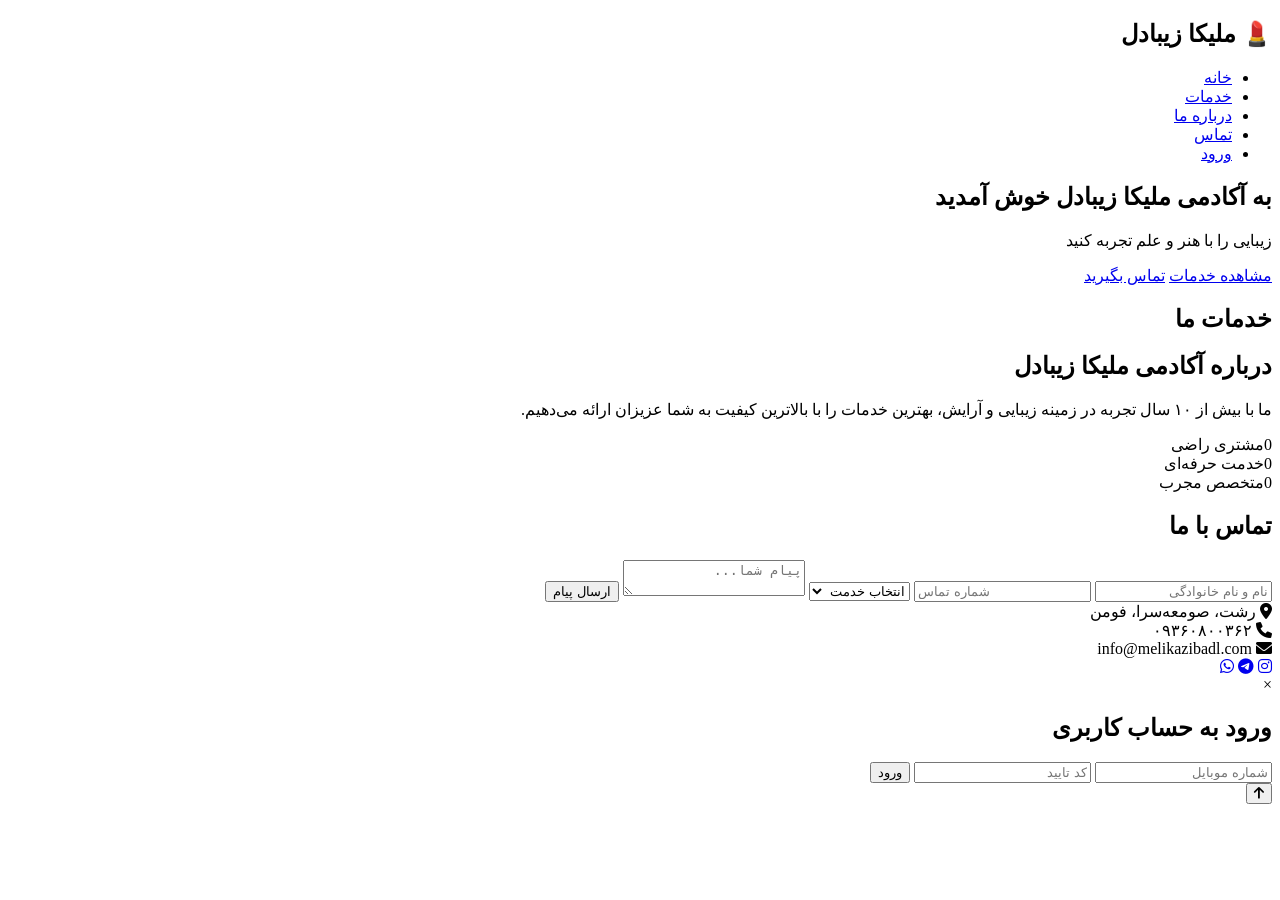
==== index.html @ 68549aa2 "index.html" ====
<!DOCTYPE html>
<html lang="fa" dir="rtl">
<head>
    <meta charset="UTF-8" />
    <meta name="viewport" content="width=device-width, initial-scale=1.0" />
    <title>آکادمی ملیکا زیبادل</title>
    <link rel="stylesheet" href="style.css" />
    <link rel="stylesheet" href="https://cdnjs.cloudflare.com/ajax/libs/font-awesome/6.0.0/css/all.min.css" />
</head>
<body>

    <header class="header">
        <nav class="navbar">
            <div class="logo">
                <h1>💄 ملیکا زیبادل</h1>
            </div>
            <ul class="nav-links">
                <li><a href="#home">خانه</a></li>
                <li><a href="#services">خدمات</a></li>
                <li><a href="#about">درباره ما</a></li>
                <li><a href="#contact">تماس</a></li>
                <li><a href="#" id="loginBtn" class="btn-login">ورود</a></li>
            </ul>
            <div class="hamburger">
                <span></span><span></span><span></span>
            </div>
        </nav>
    </header>

    <main>

        <section id="home" class="hero">
            <div class="hero-content">
                <h1 class="glow-text">به آکادمی ملیکا زیبادل خوش آمدید</h1>
                <p class="subtitle">زیبایی را با هنر و علم تجربه کنید</p>
                <div class="hero-buttons">
                    <a href="#services" class="btn-primary">مشاهده خدمات</a>
                    <a href="#contact" class="btn-secondary">تماس بگیرید</a>
                </div>
            </div>
            <div class="hero-image">
                <div class="floating-shapes">
                    <div class="shape shape1"></div>
                    <div class="shape shape2"></div>
                    <div class="shape shape3"></div>
                </div>
            </div>
        </section>

        <section id="services" class="services">
            <h2 class="section-title">خدمات ما</h2>
            <div class="services-grid" id="servicesGrid"></div>
        </section>

        <section id="about" class="about">
            <div class="about-content">
                <h2>درباره آکادمی ملیکا زیبادل</h2>
                <p>ما با بیش از ۱۰ سال تجربه در زمینه زیبایی و آرایش، بهترین خدمات را با بالاترین کیفیت به شما عزیزان ارائه می‌دهیم.</p>
                <div class="stats">
                    <div class="stat"><span class="number" data-count="1000">0</span><span class="label">مشتری راضی</span></div>
                    <div class="stat"><span class="number" data-count="50">0</span><span class="label">خدمت حرفه‌ای</span></div>
                    <div class="stat"><span class="number" data-count="25">0</span><span class="label">متخصص مجرب</span></div>
                </div>
            </div>
        </section>

        <section id="contact" class="contact">
            <h2>تماس با ما</h2>
            <div class="contact-container">
                <form class="contact-form">
                    <input type="text" placeholder="نام و نام خانوادگی" required />
                    <input type="tel" placeholder="شماره تماس" required />
                    <select required>
                        <option value="">انتخاب خدمت</option>
                        <option>آرایش عروس</option>
                        <option>آرایش مجالس</option>
                        <option>میکاپ روز</option>
                        <option>آموزش آرایش</option>
                    </select>
                    <textarea placeholder="پیام شما..."></textarea>
                    <button type="submit" class="btn-primary">ارسال پیام</button>
                </form>
                <div class="contact-info">
                    <div><i class="fas fa-map-marker-alt"></i> رشت، صومعه‌سرا، فومن</div>
                    <div><i class="fas fa-phone"></i> ۰۹۳۶۰۸۰۰۳۶۲</div>
                    <div><i class="fas fa-envelope"></i> info@melikazibadl.com</div>
                    <div class="social-links">
                        <a href="#"><i class="fab fa-instagram"></i></a>
                        <a href="#"><i class="fab fa-telegram"></i></a>
                        <a href="#"><i class="fab fa-whatsapp"></i></a>
                    </div>
                </div>
            </div>
        </section>

    </main>

    <div id="loginModal" class="modal">
        <div class="modal-content">
            <span class="close">&times;</span>
            <h2>ورود به حساب کاربری</h2>
            <form id="loginForm">
                <input type="text" placeholder="شماره موبایل" id="phoneInput" required />
                <input type="password" placeholder="کد تایید" id="codeInput" required />
                <button type="submit" class="btn-primary">ورود</button>
            </form>
            <div id="userInfo" style="display: none;">
                <h3>اطلاعات کاربر</h3>
                <p>شماره: <span id="userPhone"></span></p>
                <p>تعداد مراجعه: <span id="visitCount">0</span></p>
                <p>درصد تخفیف: <span id="discountPercent">0%</span></p>
            </div>
        </div>
    </div>

    <button id="backToTop" class="back-to-top"><i class="fas fa-arrow-up"></i></button>

    <script src="script.js"></script>
</body>
</html>
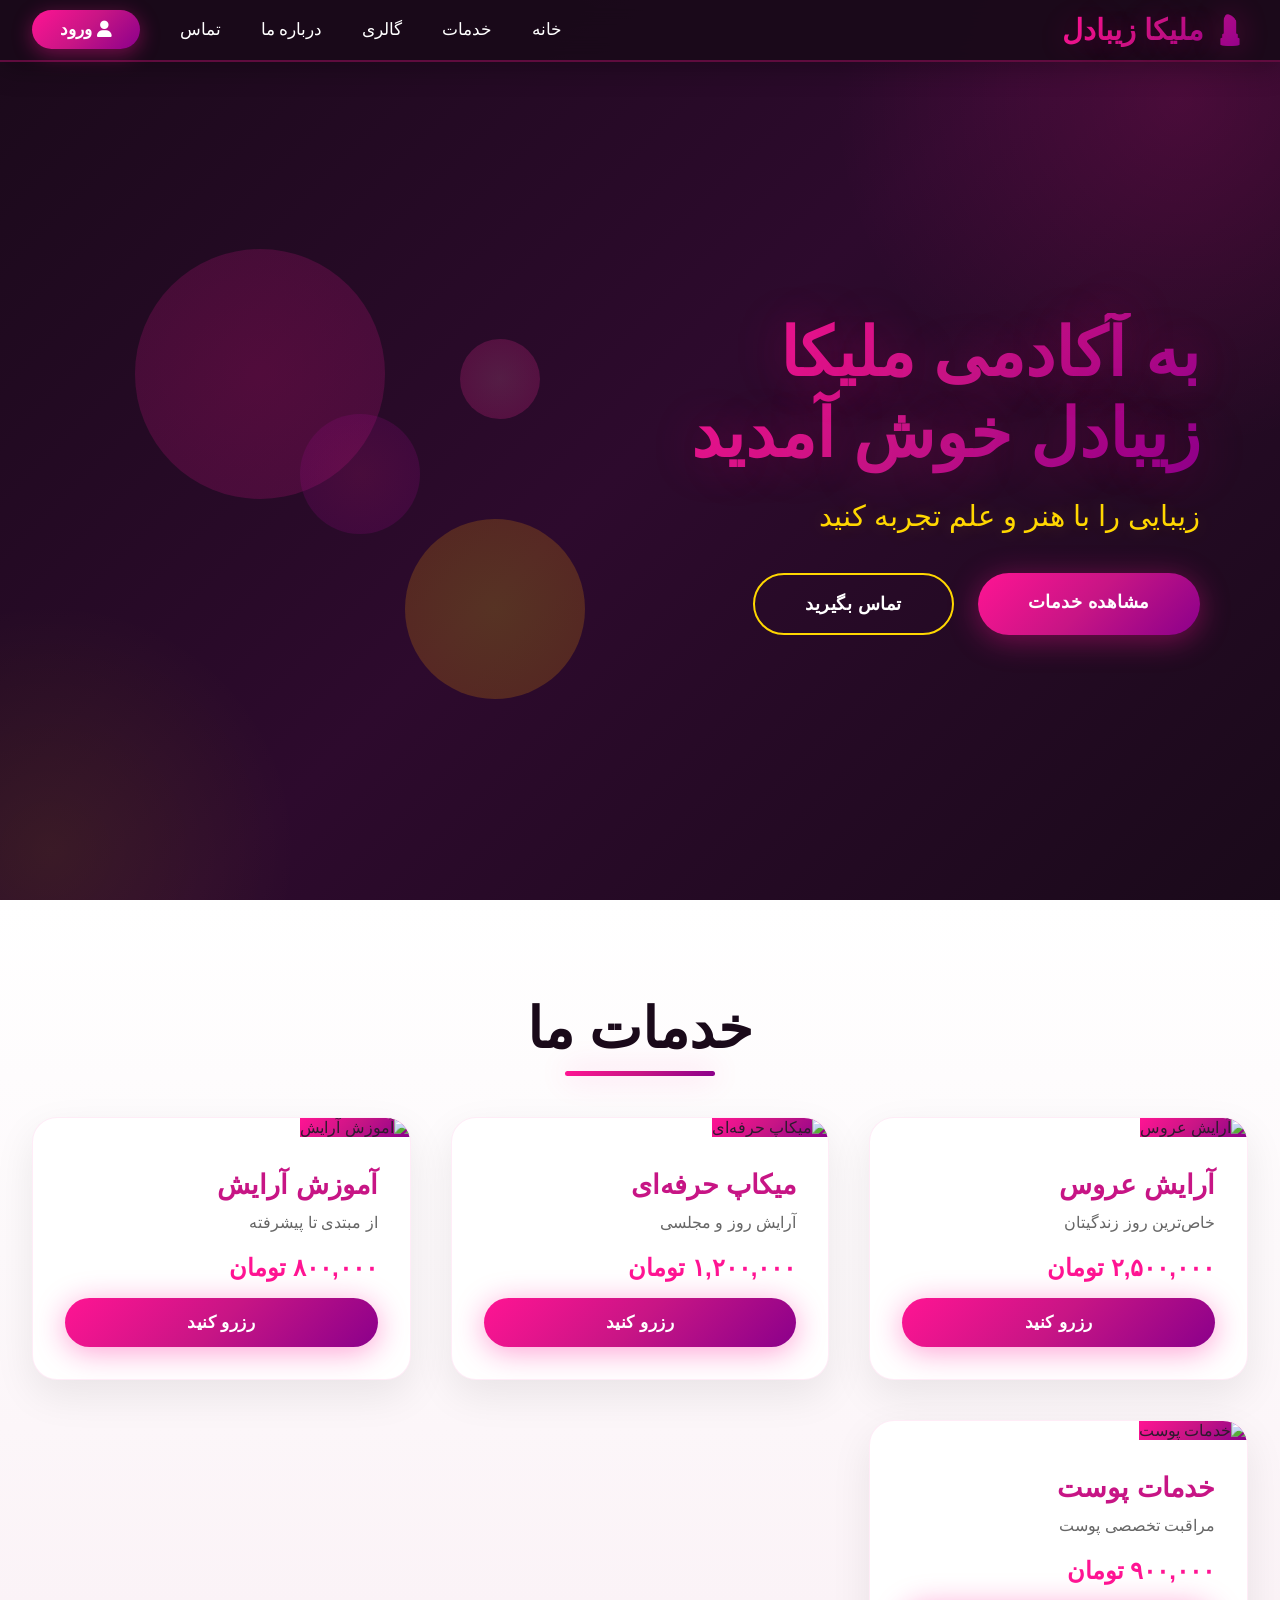
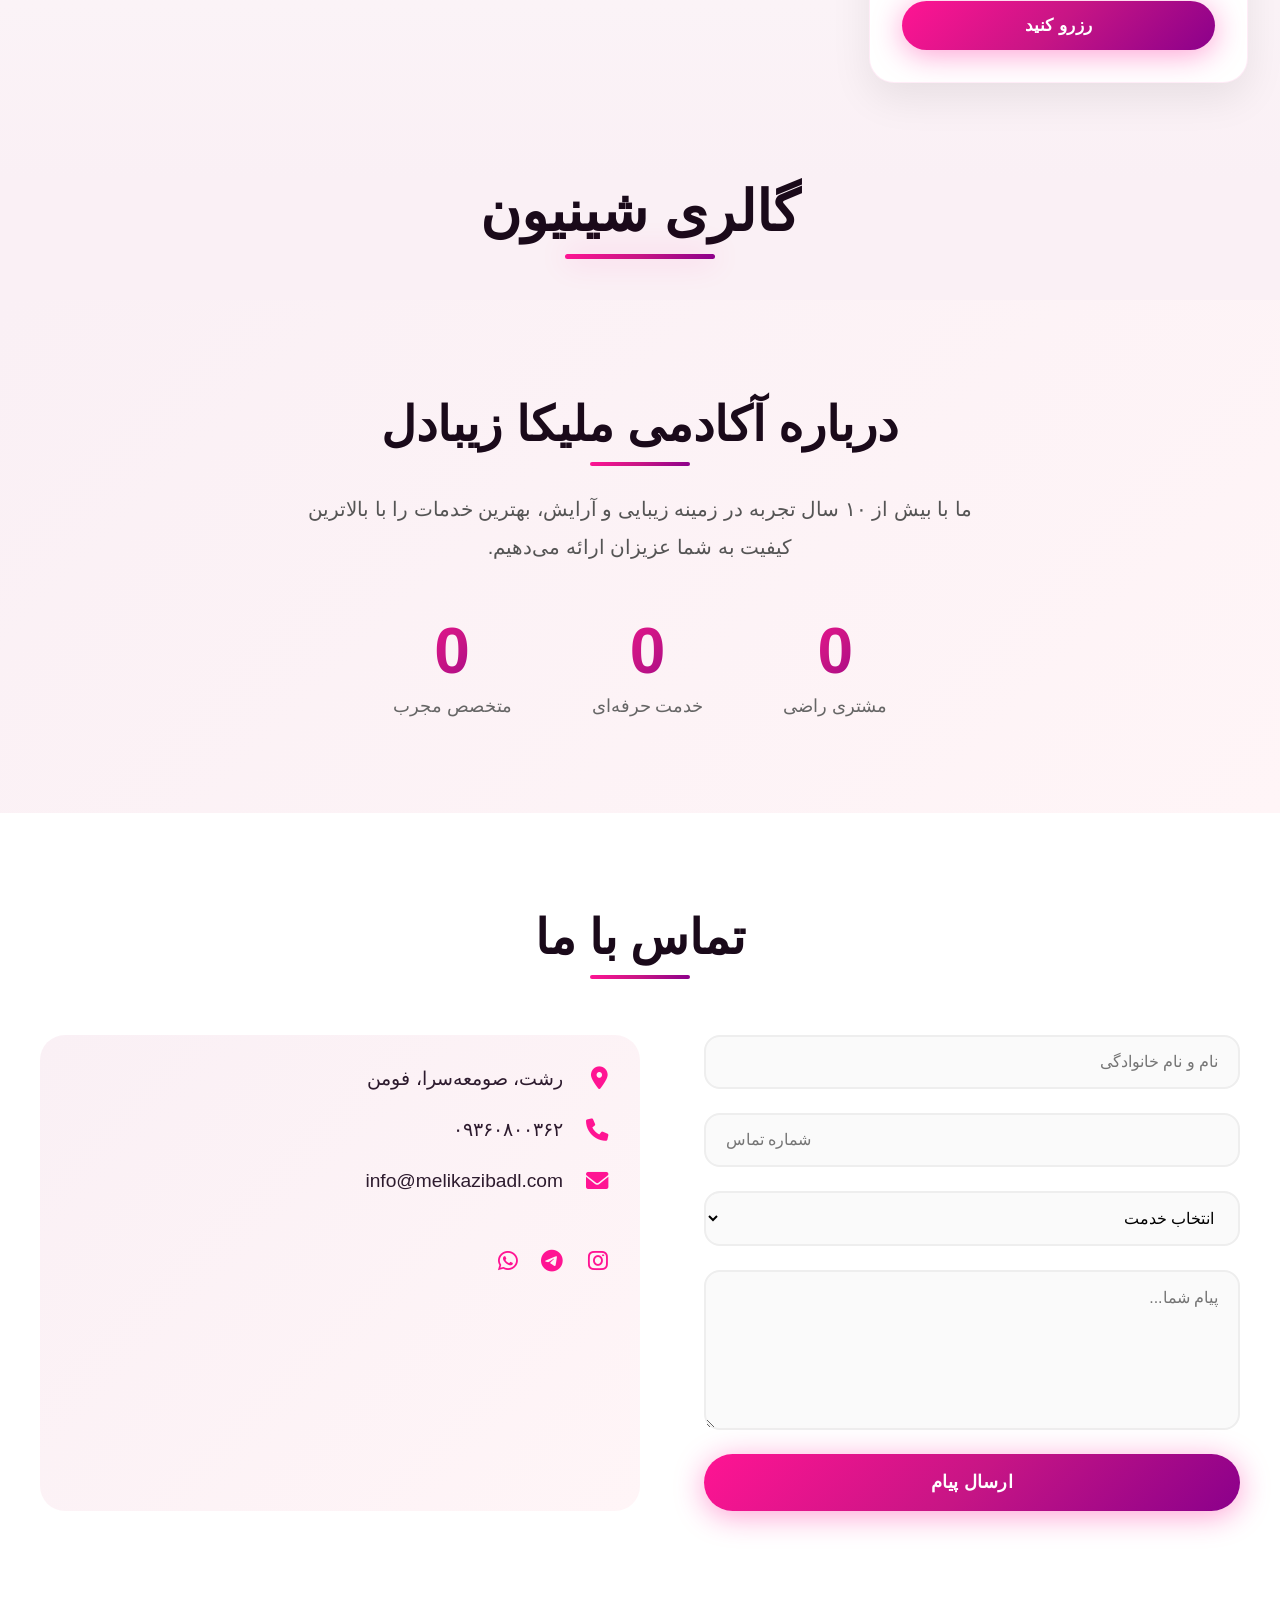
==== commit ccbd8653: "index.html" ====
--- a/index.html
+++ b/index.html
@@ -17,9 +17,10 @@
             <ul class="nav-links">
                 <li><a href="#home">خانه</a></li>
                 <li><a href="#services">خدمات</a></li>
+                <li><a href="#gallery">گالری</a></li>
                 <li><a href="#about">درباره ما</a></li>
                 <li><a href="#contact">تماس</a></li>
-                <li><a href="#" id="loginBtn" class="btn-login">ورود</a></li>
+                <li><a href="#" id="loginBtn" class="btn-login"><i class="fas fa-user"></i> ورود</a></li>
             </ul>
             <div class="hamburger">
                 <span></span><span></span><span></span>
@@ -28,7 +29,7 @@
     </header>
 
     <main>
-
+        <!-- صفحه اصلی -->
         <section id="home" class="hero">
             <div class="hero-content">
                 <h1 class="glow-text">به آکادمی ملیکا زیبادل خوش آمدید</h1>
@@ -43,15 +44,24 @@
                     <div class="shape shape1"></div>
                     <div class="shape shape2"></div>
                     <div class="shape shape3"></div>
+                    <div class="shape shape4"></div>
                 </div>
             </div>
         </section>
 
+        <!-- خدمات -->
         <section id="services" class="services">
             <h2 class="section-title">خدمات ما</h2>
             <div class="services-grid" id="servicesGrid"></div>
         </section>
 
+        <!-- گالری شینیون -->
+        <section id="gallery" class="gallery">
+            <h2 class="section-title">گالری شینیون</h2>
+            <div class="gallery-grid" id="galleryGrid"></div>
+        </section>
+
+        <!-- درباره ما -->
         <section id="about" class="about">
             <div class="about-content">
                 <h2>درباره آکادمی ملیکا زیبادل</h2>
@@ -64,20 +74,22 @@
             </div>
         </section>
 
+        <!-- تماس -->
         <section id="contact" class="contact">
             <h2>تماس با ما</h2>
             <div class="contact-container">
-                <form class="contact-form">
-                    <input type="text" placeholder="نام و نام خانوادگی" required />
-                    <input type="tel" placeholder="شماره تماس" required />
-                    <select required>
+                <form class="contact-form" id="contactForm">
+                    <input type="text" placeholder="نام و نام خانوادگی" id="fullName" required />
+                    <input type="tel" placeholder="شماره تماس" id="phoneNumber" required />
+                    <select id="serviceSelect" required>
                         <option value="">انتخاب خدمت</option>
-                        <option>آرایش عروس</option>
-                        <option>آرایش مجالس</option>
-                        <option>میکاپ روز</option>
-                        <option>آموزش آرایش</option>
+                        <option value="آرایش عروس">آرایش عروس</option>
+                        <option value="آرایش مجالس">آرایش مجالس</option>
+                        <option value="میکاپ روز">میکاپ روز</option>
+                        <option value="آموزش آرایش">آموزش آرایش</option>
+                        <option value="شینیون">شینیون</option>
                     </select>
-                    <textarea placeholder="پیام شما..."></textarea>
+                    <textarea placeholder="پیام شما..." id="messageText"></textarea>
                     <button type="submit" class="btn-primary">ارسال پیام</button>
                 </form>
                 <div class="contact-info">
@@ -92,16 +104,16 @@
                 </div>
             </div>
         </section>
-
     </main>
 
+    <!-- مودال ورود -->
     <div id="loginModal" class="modal">
         <div class="modal-content">
             <span class="close">&times;</span>
             <h2>ورود به حساب کاربری</h2>
             <form id="loginForm">
                 <input type="text" placeholder="شماره موبایل" id="phoneInput" required />
-                <input type="password" placeholder="کد تایید" id="codeInput" required />
+                <input type="password" placeholder="کد تایید (1234)" id="codeInput" required />
                 <button type="submit" class="btn-primary">ورود</button>
             </form>
             <div id="userInfo" style="display: none;">
@@ -113,6 +125,7 @@
         </div>
     </div>
 
+    <!-- دکمه بازگشت -->
     <button id="backToTop" class="back-to-top"><i class="fas fa-arrow-up"></i></button>
 
     <script src="script.js"></script>
--- a/style.css
+++ b/style.css
@@ -0,0 +1,787 @@
+* {
+    margin: 0;
+    padding: 0;
+    box-sizing: border-box;
+}
+
+@import url('https://fonts.googleapis.com/css2?family=Vazirmatn:wght@300;400;700;900&display=swap');
+
+:root {
+    --primary: #FF1493;
+    --secondary: #C71585;
+    --dark: #1a0a1a;
+    --gold: #FFD700;
+    --gradient: linear-gradient(135deg, #FF1493, #C71585, #8B008B);
+    --shadow: 0 15px 35px rgba(255, 20, 147, 0.3);
+}
+
+body {
+    font-family: 'Vazirmatn', sans-serif;
+    background: #faf0f5;
+    color: #2D1B2E;
+    scroll-behavior: smooth;
+}
+
+/* ===== اسکرول بار ===== */
+::-webkit-scrollbar {
+    width: 12px;
+}
+::-webkit-scrollbar-track {
+    background: #faf0f5;
+}
+::-webkit-scrollbar-thumb {
+    background: var(--gradient);
+    border-radius: 10px;
+}
+::-webkit-scrollbar-thumb:hover {
+    background: var(--secondary);
+}
+
+/* ===== هدر ===== */
+.header {
+    position: fixed;
+    top: 0;
+    width: 100%;
+    background: rgba(26, 10, 26, 0.95);
+    backdrop-filter: blur(15px);
+    z-index: 1000;
+    padding: 0.8rem 2rem;
+    box-shadow: 0 4px 30px rgba(0, 0, 0, 0.3);
+    border-bottom: 2px solid rgba(255, 20, 147, 0.3);
+}
+
+.navbar {
+    display: flex;
+    justify-content: space-between;
+    align-items: center;
+    max-width: 1400px;
+    margin: 0 auto;
+}
+
+.logo h1 {
+    font-size: 1.8rem;
+    font-weight: 900;
+    background: var(--gradient);
+    -webkit-background-clip: text;
+    -webkit-text-fill-color: transparent;
+    text-shadow: 0 0 30px rgba(255, 20, 147, 0.3);
+    animation: logoGlow 2s ease-in-out infinite alternate;
+}
+
+@keyframes logoGlow {
+    from { text-shadow: 0 0 20px rgba(255,20,147,0.3); }
+    to { text-shadow: 0 0 50px rgba(255,20,147,0.6); }
+}
+
+.nav-links {
+    display: flex;
+    list-style: none;
+    gap: 2.5rem;
+    align-items: center;
+}
+
+.nav-links a {
+    color: #fff;
+    text-decoration: none;
+    font-weight: 400;
+    transition: 0.3s;
+    position: relative;
+    font-size: 1.05rem;
+}
+
+.nav-links a::after {
+    content: '';
+    position: absolute;
+    bottom: -5px;
+    left: 0;
+    width: 0%;
+    height: 3px;
+    background: var(--gold);
+    transition: 0.3s;
+    border-radius: 3px;
+}
+
+.nav-links a:hover::after {
+    width: 100%;
+}
+
+.nav-links a:hover {
+    color: var(--gold);
+}
+
+.btn-login {
+    background: var(--gradient);
+    padding: 10px 28px;
+    border-radius: 30px;
+    font-weight: 700 !important;
+    box-shadow: 0 5px 20px rgba(255, 20, 147, 0.4);
+    transition: 0.3s;
+}
+
+.btn-login:hover {
+    transform: scale(1.08);
+    box-shadow: 0 8px 30px rgba(255, 20, 147, 0.6);
+}
+
+.btn-login::after {
+    display: none !important;
+}
+
+.hamburger {
+    display: none;
+    flex-direction: column;
+    cursor: pointer;
+}
+
+.hamburger span {
+    width: 30px;
+    height: 3px;
+    background: white;
+    margin: 4px 0;
+    transition: 0.3s;
+}
+
+/* ===== صفحه اصلی ===== */
+.hero {
+    min-height: 100vh;
+    display: flex;
+    align-items: center;
+    justify-content: space-between;
+    padding: 8rem 5rem 5rem;
+    background: linear-gradient(135deg, #1a0a1a, #2d0a2d, #1a0a1a);
+    position: relative;
+    overflow: hidden;
+}
+
+.hero::before {
+    content: '';
+    position: absolute;
+    width: 700px;
+    height: 700px;
+    background: radial-gradient(circle, rgba(255, 20, 147, 0.15), transparent 70%);
+    top: -250px;
+    right: -250px;
+    border-radius: 50%;
+    animation: pulse 6s ease-in-out infinite;
+}
+
+.hero::after {
+    content: '';
+    position: absolute;
+    width: 500px;
+    height: 500px;
+    background: radial-gradient(circle, rgba(255, 215, 0, 0.08), transparent 70%);
+    bottom: -200px;
+    left: -200px;
+    border-radius: 50%;
+    animation: pulse 8s ease-in-out infinite reverse;
+}
+
+@keyframes pulse {
+    0%, 100% { transform: scale(1); opacity: 0.5; }
+    50% { transform: scale(1.3); opacity: 1; }
+}
+
+.hero-content {
+    flex: 1;
+    z-index: 2;
+}
+
+.glow-text {
+    font-size: 4.2rem;
+    font-weight: 900;
+    background: var(--gradient);
+    -webkit-background-clip: text;
+    -webkit-text-fill-color: transparent;
+    text-shadow: 0 0 50px rgba(255, 20, 147, 0.3);
+    animation: glow 2.5s ease-in-out infinite alternate;
+    line-height: 1.2;
+}
+
+@keyframes glow {
+    from { text-shadow: 0 0 30px rgba(255,20,147,0.3); }
+    to { text-shadow: 0 0 80px rgba(255,20,147,0.7), 0 0 120px rgba(255,215,0,0.2); }
+}
+
+.subtitle {
+    font-size: 1.8rem;
+    color: var(--gold);
+    margin: 1.5rem 0 2.5rem;
+    font-weight: 300;
+    text-shadow: 0 0 20px rgba(255, 215, 0, 0.2);
+}
+
+.hero-buttons {
+    display: flex;
+    gap: 1.5rem;
+}
+
+.btn-primary, .btn-secondary {
+    padding: 18px 50px;
+    border-radius: 50px;
+    text-decoration: none;
+    font-weight: 700;
+    transition: 0.3s;
+    font-size: 1.15rem;
+    letter-spacing: 0.5px;
+}
+
+.btn-primary {
+    background: var(--gradient);
+    color: white;
+    box-shadow: 0 5px 30px rgba(255, 20, 147, 0.4);
+}
+
+.btn-primary:hover {
+    transform: translateY(-5px) scale(1.02);
+    box-shadow: 0 10px 50px rgba(255, 20, 147, 0.6);
+}
+
+.btn-secondary {
+    background: transparent;
+    color: white;
+    border: 2px solid var(--gold);
+}
+
+.btn-secondary:hover {
+    background: var(--gold);
+    color: var(--dark);
+    transform: translateY(-5px);
+    box-shadow: 0 10px 40px rgba(255, 215, 0, 0.3);
+}
+
+.hero-image {
+    flex: 1;
+    display: flex;
+    justify-content: center;
+    align-items: center;
+    position: relative;
+    z-index: 2;
+}
+
+.floating-shapes {
+    position: relative;
+    width: 450px;
+    height: 450px;
+}
+
+.shape {
+    position: absolute;
+    border-radius: 50%;
+    background: var(--gradient);
+    opacity: 0.2;
+    animation: float 8s ease-in-out infinite;
+}
+
+.shape1 {
+    width: 250px;
+    height: 250px;
+    top: 0;
+    left: 0;
+    animation-delay: 0s;
+    background: radial-gradient(circle, #FF1493, #C71585);
+}
+
+.shape2 {
+    width: 180px;
+    height: 180px;
+    bottom: 0;
+    right: 0;
+    background: radial-gradient(circle, #FFD700, #FF8C00);
+    animation-delay: 2.5s;
+}
+
+.shape3 {
+    width: 120px;
+    height: 120px;
+    top: 50%;
+    left: 50%;
+    transform: translate(-50%, -50%);
+    background: radial-gradient(circle, #C71585, #8B008B);
+    animation-delay: 5s;
+}
+
+.shape4 {
+    width: 80px;
+    height: 80px;
+    top: 20%;
+    right: 10%;
+    background: radial-gradient(circle, #FF69B4, #FF1493);
+    animation-delay: 1.5s;
+}
+
+@keyframes float {
+    0%, 100% { transform: translateY(0) rotate(0deg) scale(1); }
+    25% { transform: translateY(-40px) rotate(90deg) scale(1.05); }
+    50% { transform: translateY(20px) rotate(180deg) scale(0.95); }
+    75% { transform: translateY(-20px) rotate(270deg) scale(1.02); }
+}
+
+/* ===== خدمات ===== */
+.services {
+    padding: 6rem 2rem;
+    background: linear-gradient(180deg, #ffffff, #faf0f5);
+}
+
+.section-title {
+    text-align: center;
+    font-size: 3.5rem;
+    margin-bottom: 3.5rem;
+    position: relative;
+    font-weight: 900;
+    color: var(--dark);
+}
+
+.section-title::after {
+    content: '';
+    position: absolute;
+    bottom: -15px;
+    left: 50%;
+    transform: translateX(-50%);
+    width: 150px;
+    height: 5px;
+    background: var(--gradient);
+    border-radius: 5px;
+    box-shadow: 0 0 30px rgba(255, 20, 147, 0.3);
+}
+
+.services-grid {
+    display: grid;
+    grid-template-columns: repeat(auto-fit, minmax(300px, 1fr));
+    gap: 2.5rem;
+    max-width: 1400px;
+    margin: 0 auto;
+}
+
+.service-card {
+    background: white;
+    border-radius: 25px;
+    overflow: hidden;
+    box-shadow: 0 15px 40px rgba(0, 0, 0, 0.08);
+    transition: 0.5s cubic-bezier(0.4, 0, 0.2, 1);
+    cursor: pointer;
+    border: 1px solid rgba(255, 20, 147, 0.08);
+}
+
+.service-card:hover {
+    transform: translateY(-20px) scale(1.02);
+    box-shadow: 0 30px 70px rgba(255, 20, 147, 0.15);
+    border-color: rgba(255, 20, 147, 0.2);
+}
+
+.service-card img {
+    width: 100%;
+    height: 240px;
+    object-fit: cover;
+    background: var(--gradient);
+}
+
+.service-card .content {
+    padding: 2rem;
+}
+
+.service-card h3 {
+    font-size: 1.7rem;
+    color: var(--secondary);
+    margin-bottom: 0.5rem;
+}
+
+.service-card p {
+    color: #666;
+    line-height: 1.8;
+    margin-bottom: 1rem;
+}
+
+.service-card .price {
+    font-size: 1.5rem;
+    font-weight: 700;
+    color: var(--primary);
+    display: block;
+    margin: 0.5rem 0 1rem;
+}
+
+.service-card .btn-primary {
+    width: 100%;
+    text-align: center;
+    display: inline-block;
+    padding: 14px;
+    font-size: 1.05rem;
+    border: none;
+    cursor: pointer;
+}
+
+/* ===== درباره ما ===== */
+.about {
+    padding: 6rem 2rem;
+    background: linear-gradient(135deg, #faf0f5, #fff5f7);
+}
+
+.about-content {
+    max-width: 1200px;
+    margin: 0 auto;
+    text-align: center;
+}
+
+.about-content h2 {
+    font-size: 3rem;
+    color: var(--dark);
+    margin-bottom: 1.5rem;
+    position: relative;
+}
+
+.about-content h2::after {
+    content: '';
+    display: block;
+    width: 100px;
+    height: 4px;
+    background: var(--gradient);
+    margin: 10px auto 0;
+    border-radius: 4px;
+}
+
+.about-content p {
+    font-size: 1.25rem;
+    color: #555;
+    max-width: 700px;
+    margin: 1.5rem auto 2rem;
+    line-height: 1.9;
+}
+
+.stats {
+    display: flex;
+    justify-content: center;
+    gap: 5rem;
+    margin-top: 3rem;
+}
+
+.stat .number {
+    font-size: 4rem;
+    font-weight: 900;
+    background: var(--gradient);
+    -webkit-background-clip: text;
+    -webkit-text-fill-color: transparent;
+    display: block;
+}
+
+.stat .label {
+    display: block;
+    margin-top: 0.5rem;
+    color: #666;
+    font-size: 1.1rem;
+    font-weight: 500;
+}
+
+/* ===== تماس ===== */
+.contact {
+    padding: 6rem 2rem;
+    background: white;
+}
+
+.contact h2 {
+    text-align: center;
+    font-size: 3rem;
+    margin-bottom: 3.5rem;
+    color: var(--dark);
+    position: relative;
+}
+
+.contact h2::after {
+    content: '';
+    display: block;
+    width: 100px;
+    height: 4px;
+    background: var(--gradient);
+    margin: 10px auto 0;
+    border-radius: 4px;
+}
+
+.contact-container {
+    display: flex;
+    gap: 4rem;
+    max-width: 1200px;
+    margin: 0 auto;
+    flex-wrap: wrap;
+}
+
+.contact-form {
+    flex: 1;
+    display: flex;
+    flex-direction: column;
+    gap: 1.5rem;
+    min-width: 300px;
+}
+
+.contact-form input,
+.contact-form select,
+.contact-form textarea {
+    padding: 16px 20px;
+    border: 2px solid #eee;
+    border-radius: 16px;
+    font-size: 1rem;
+    font-family: inherit;
+    transition: 0.3s;
+    background: #fafafa;
+}
+
+.contact-form input:focus,
+.contact-form select:focus,
+.contact-form textarea:focus {
+    border-color: var(--primary);
+    outline: none;
+    box-shadow: 0 0 0 5px rgba(255, 20, 147, 0.08);
+    background: white;
+}
+
+.contact-form textarea {
+    min-height: 160px;
+    resize: vertical;
+}
+
+.contact-form .btn-primary {
+    border: none;
+    cursor: pointer;
+    padding: 18px;
+    font-size: 1.1rem;
+}
+
+.contact-info {
+    flex: 1;
+    display: flex;
+    flex-direction: column;
+    gap: 1.8rem;
+    font-size: 1.2rem;
+    min-width: 250px;
+    padding: 2rem;
+    background: linear-gradient(135deg, #faf0f5, #fff5f7);
+    border-radius: 25px;
+}
+
+.contact-info i {
+    color: var(--primary);
+    width: 35px;
+    font-size: 1.4rem;
+}
+
+.contact-info div {
+    display: flex;
+    align-items: center;
+    gap: 10px;
+}
+
+.social-links {
+    display: flex;
+    gap: 2rem;
+    margin-top: 1rem;
+}
+
+.social-links a {
+    color: var(--dark);
+    font-size: 2.2rem;
+    transition: 0.3s;
+}
+
+.social-links a:hover {
+    color: var(--primary);
+    transform: scale(1.2) rotate(-5deg);
+}
+
+/* ===== مودال ===== */
+.modal {
+    display: none;
+    position: fixed;
+    z-index: 2000;
+    left: 0;
+    top: 0;
+    width: 100%;
+    height: 100%;
+    background: rgba(0, 0, 0, 0.7);
+    backdrop-filter: blur(10px);
+    animation: fadeIn 0.3s ease;
+}
+
+@keyframes fadeIn {
+    from { opacity: 0; transform: scale(0.9); }
+    to { opacity: 1; transform: scale(1); }
+}
+
+.modal-content {
+    background: white;
+    margin: 5% auto;
+    padding: 3rem;
+    width: 90%;
+    max-width: 500px;
+    border-radius: 30px;
+    position: relative;
+    box-shadow: 0 30px 80px rgba(0, 0, 0, 0.4);
+}
+
+.close {
+    position: absolute;
+    top: 15px;
+    right: 25px;
+    font-size: 2.5rem;
+    cursor: pointer;
+    transition: 0.3s;
+    color: #999;
+}
+
+.close:hover {
+    color: var(--primary);
+    transform: rotate(90deg);
+}
+
+.modal-content h2 {
+    color: var(--dark);
+    margin-bottom: 1.5rem;
+    text-align: center;
+}
+
+.modal-content form {
+    display: flex;
+    flex-direction: column;
+    gap: 1.2rem;
+}
+
+.modal-content input {
+    padding: 16px;
+    border: 2px solid #ddd;
+    border-radius: 14px;
+    font-size: 1rem;
+    transition: 0.3s;
+}
+
+.modal-content input:focus {
+    border-color: var(--primary);
+    outline: none;
+    box-shadow: 0 0 0 4px rgba(255, 20, 147, 0.1);
+}
+
+.modal-content .btn-primary {
+    border: none;
+    cursor: pointer;
+    padding: 16px;
+    font-size: 1.1rem;
+}
+
+#userInfo {
+    margin-top: 1.5rem;
+    padding: 1.5rem;
+    background: #faf0f5;
+    border-radius: 15px;
+    text-align: center;
+}
+
+#userInfo h3 {
+    color: var(--secondary);
+    margin-bottom: 1rem;
+}
+
+#userInfo p {
+    margin: 0.5rem 0;
+    font-size: 1.05rem;
+}
+
+/* ===== دکمه بازگشت ===== */
+.back-to-top {
+    position: fixed;
+    bottom: 30px;
+    right: 30px;
+    background: var(--gradient);
+    color: white;
+    border: none;
+    width: 58px;
+    height: 58px;
+    border-radius: 50%;
+    font-size: 1.7rem;
+    cursor: pointer;
+    display: none;
+    box-shadow: 0 8px 30px rgba(255, 20, 147, 0.4);
+    transition: 0.3s;
+    z-index: 999;
+}
+
+.back-to-top:hover {
+    transform: translateY(-6px) scale(1.05);
+    box-shadow: 0 12px 40px rgba(255, 20, 147, 0.6);
+}
+
+/* ===== ریسپانسیو ===== */
+@media (max-width: 992px) {
+    .hero {
+        flex-direction: column;
+        text-align: center;
+        padding: 7rem 1.5rem 3rem;
+    }
+    
+    .glow-text {
+        font-size: 2.8rem;
+    }
+    
+    .subtitle {
+        font-size: 1.4rem;
+    }
+    
+    .hero-buttons {
+        justify-content: center;
+        flex-wrap: wrap;
+    }
+    
+    .floating-shapes {
+        width: 300px;
+        height: 300px;
+    }
+    
+    .shape1 { width: 160px; height: 160px; }
+    .shape2 { width: 120px; height: 120px; }
+    .shape3 { width: 80px; height: 80px; }
+    .shape4 { width: 60px; height: 60px; }
+    
+    .stats {
+        flex-direction: column;
+        gap: 2rem;
+    }
+    
+    .contact-container {
+        flex-direction: column;
+    }
+}
+
+@media (max-width: 768px) {
+    .nav-links {
+        display: none;
+        flex-direction: column;
+        position: absolute;
+        top: 70px;
+        left: 0;
+        width: 100%;
+        background: rgba(26, 10, 26, 0.98);
+        padding: 2rem;
+        gap: 1.5rem;
+        text-align: center;
+    }
+    
+    .nav-links.active {
+        display: flex;
+    }
+    
+    .hamburger {
+        display: flex;
+    }
+    
+    .services-grid {
+        grid-template-columns: 1fr;
+    }
+    
+    .glow-text {
+        font-size: 2.2rem;
+    }
+    
+    .section-title {
+        font-size: 2.5rem;
+    }
+    
+    .modal-content {
+        padding: 2rem;
+        margin: 10% auto;
+    }
+}
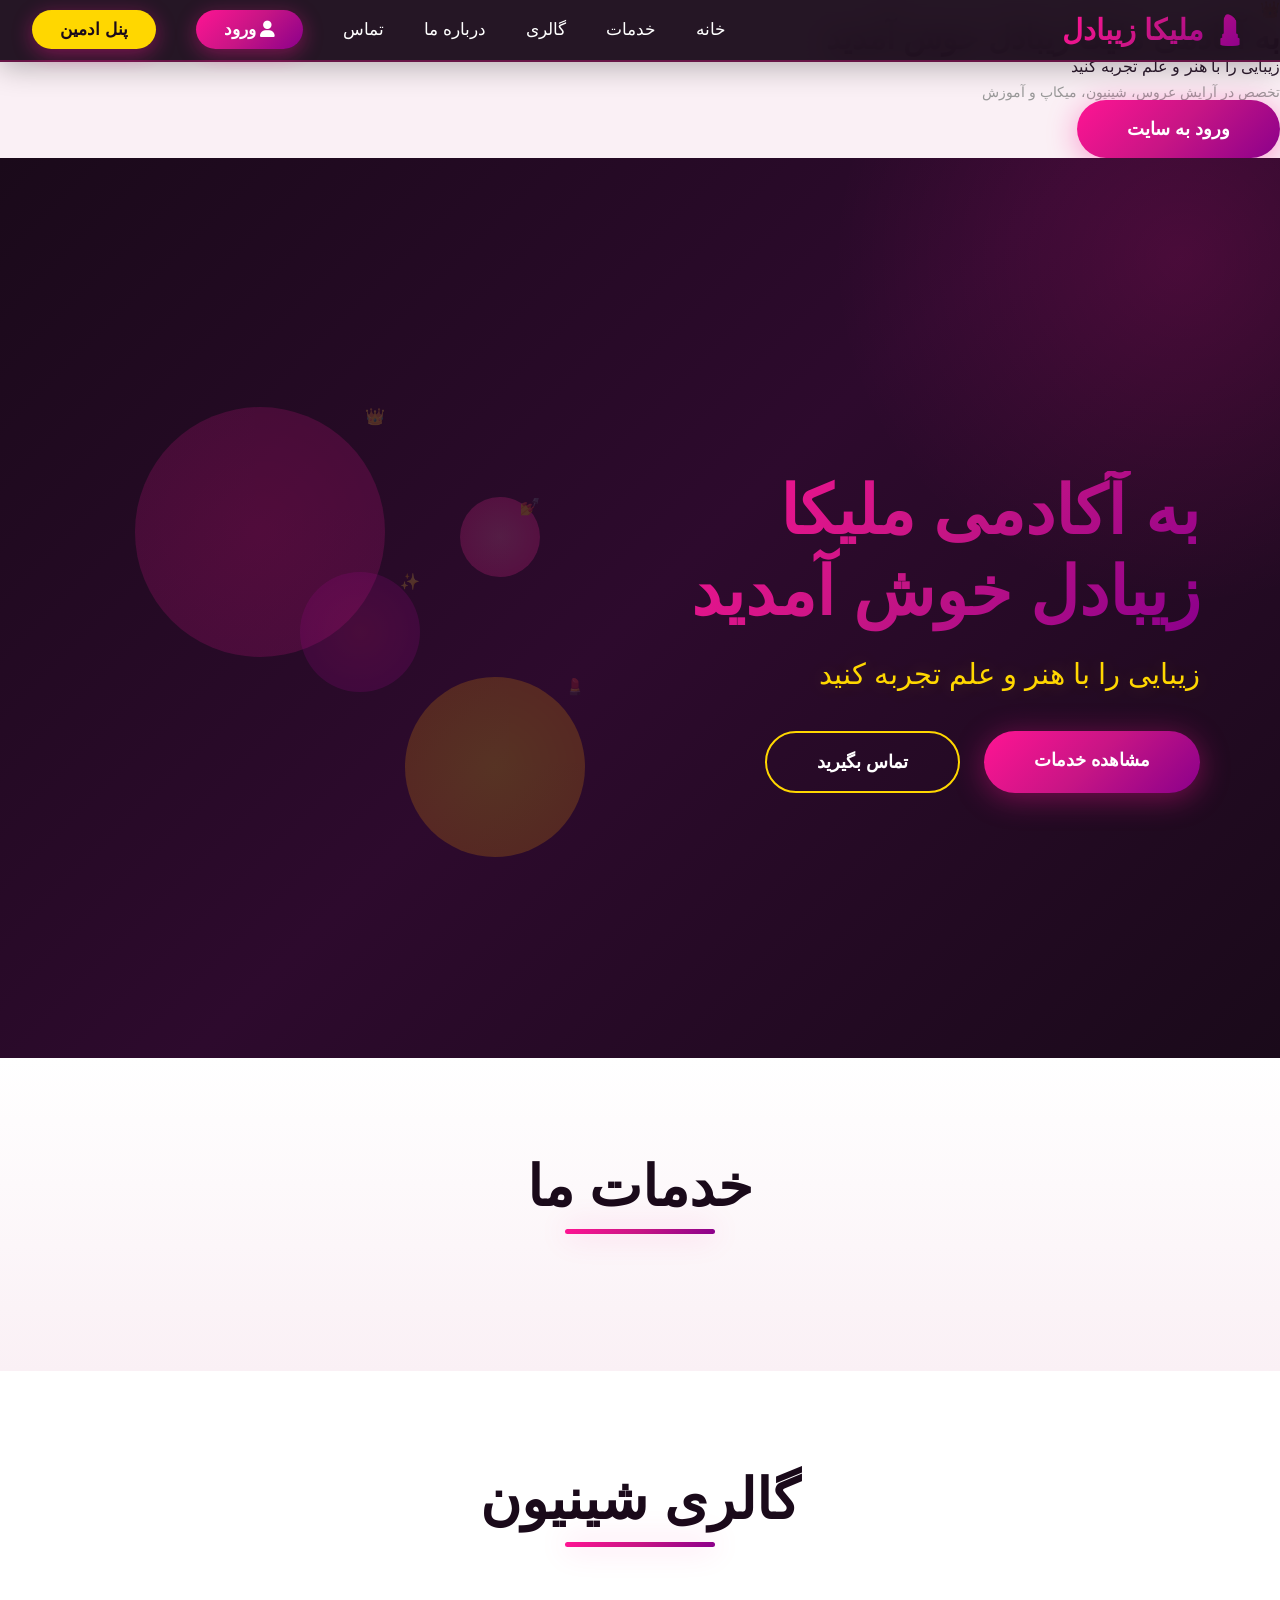
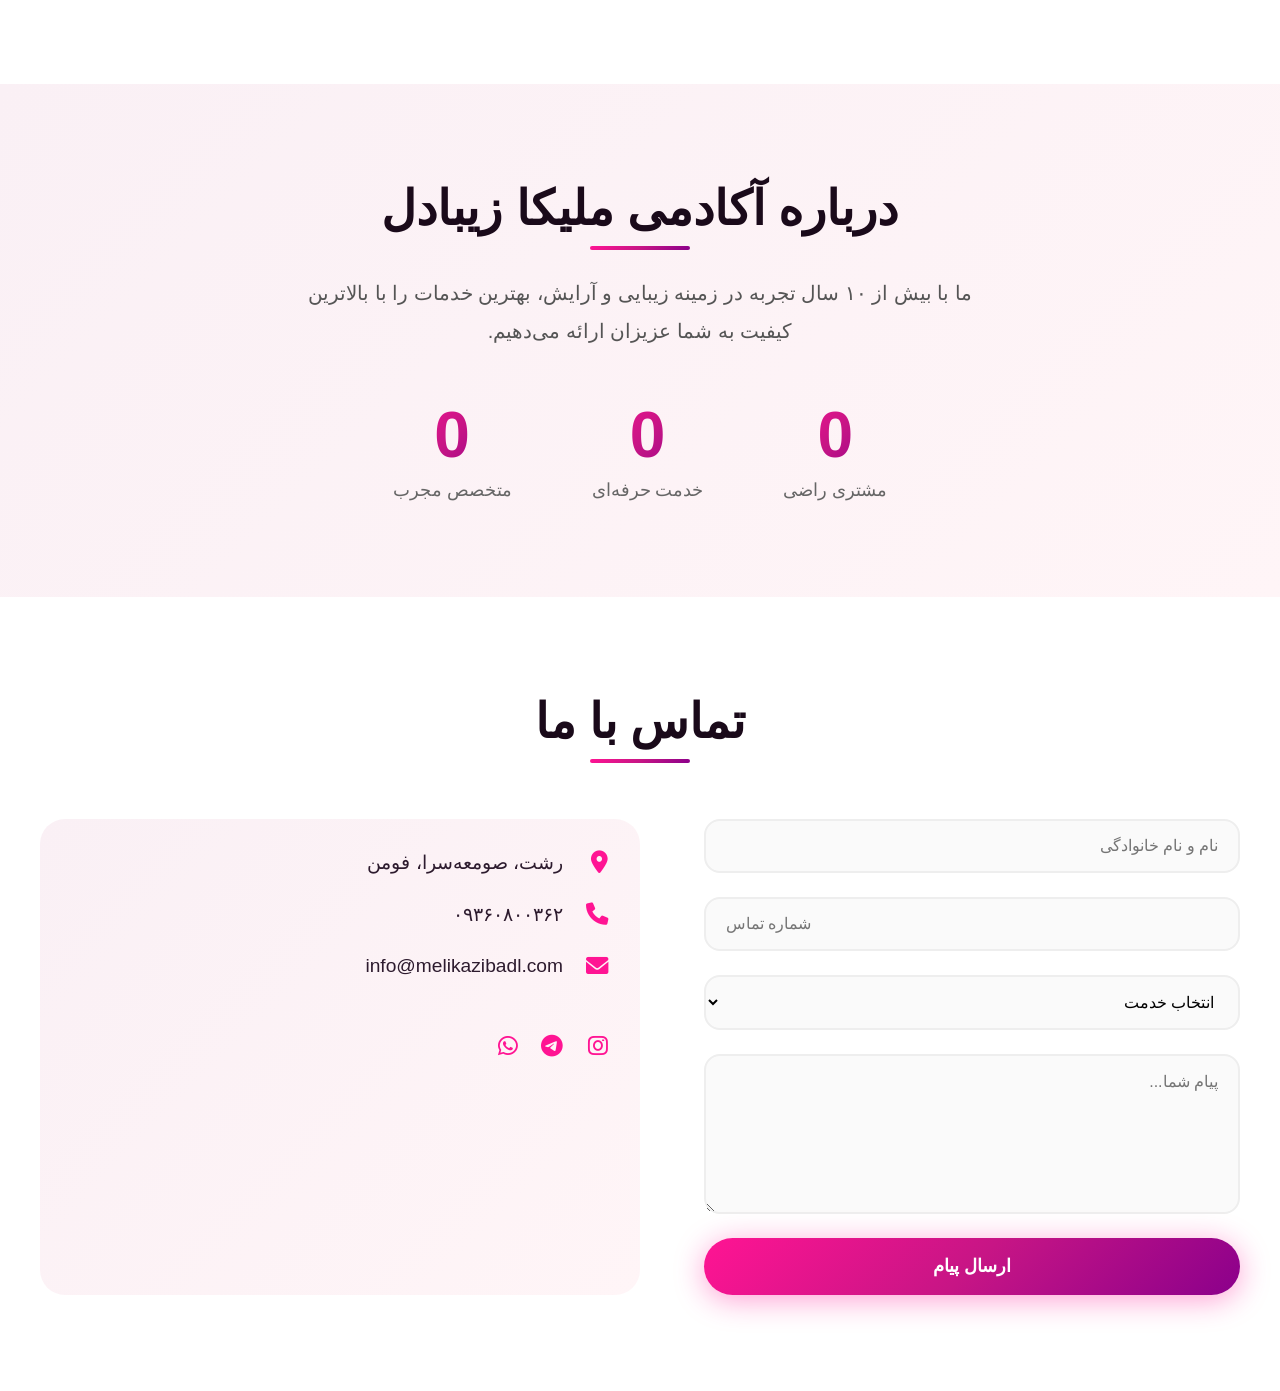
==== commit cf6b4791: "Update index.html" ====
--- a/index.html
+++ b/index.html
@@ -8,6 +8,17 @@
     <link rel="stylesheet" href="https://cdnjs.cloudflare.com/ajax/libs/font-awesome/6.0.0/css/all.min.css" />
 </head>
 <body>
+
+    <!-- ===== ولکام (خوش‌آمدگویی) ===== -->
+    <div id="welcomePopup" class="welcome-popup">
+        <div class="welcome-content">
+            <div class="welcome-icon">👑</div>
+            <h1>به آکادمی ملیکا زیبادل خوش آمدید</h1>
+            <p>زیبایی را با هنر و علم تجربه کنید</p>
+            <p style="font-size: 0.9rem; color: #999; margin-top: 0.5rem;">تخصص در آرایش عروس، شینیون، میکاپ و آموزش</p>
+            <button onclick="closeWelcome()" class="btn-primary">ورود به سایت</button>
+        </div>
+    </div>
 
     <header class="header">
         <nav class="navbar">
@@ -21,6 +32,7 @@
                 <li><a href="#about">درباره ما</a></li>
                 <li><a href="#contact">تماس</a></li>
                 <li><a href="#" id="loginBtn" class="btn-login"><i class="fas fa-user"></i> ورود</a></li>
+                <li><a href="admin.html" class="btn-login" style="background: #FFD700; color: #1a0a1a;">پنل ادمین</a></li>
             </ul>
             <div class="hamburger">
                 <span></span><span></span><span></span>
@@ -41,10 +53,10 @@
             </div>
             <div class="hero-image">
                 <div class="floating-shapes">
-                    <div class="shape shape1"></div>
-                    <div class="shape shape2"></div>
-                    <div class="shape shape3"></div>
-                    <div class="shape shape4"></div>
+                    <div class="shape shape1">👑</div>
+                    <div class="shape shape2">💄</div>
+                    <div class="shape shape3">✨</div>
+                    <div class="shape shape4">💅</div>
                 </div>
             </div>
         </section>
@@ -125,7 +137,6 @@
         </div>
     </div>
 
-    <!-- دکمه بازگشت -->
     <button id="backToTop" class="back-to-top"><i class="fas fa-arrow-up"></i></button>
 
     <script src="script.js"></script>
--- a/style.css
+++ b/style.css
@@ -3,7 +3,6 @@
     padding: 0;
     box-sizing: border-box;
 }
-
 @import url('https://fonts.googleapis.com/css2?family=Vazirmatn:wght@300;400;700;900&display=swap');
 
 :root {
@@ -22,20 +21,9 @@
     scroll-behavior: smooth;
 }
 
-/* ===== اسکرول بار ===== */
-::-webkit-scrollbar {
-    width: 12px;
-}
-::-webkit-scrollbar-track {
-    background: #faf0f5;
-}
-::-webkit-scrollbar-thumb {
-    background: var(--gradient);
-    border-radius: 10px;
-}
-::-webkit-scrollbar-thumb:hover {
-    background: var(--secondary);
-}
+::-webkit-scrollbar { width: 12px; }
+::-webkit-scrollbar-track { background: #faf0f5; }
+::-webkit-scrollbar-thumb { background: var(--gradient); border-radius: 10px; }
 
 /* ===== هدر ===== */
 .header {
@@ -64,7 +52,6 @@
     background: var(--gradient);
     -webkit-background-clip: text;
     -webkit-text-fill-color: transparent;
-    text-shadow: 0 0 30px rgba(255, 20, 147, 0.3);
     animation: logoGlow 2s ease-in-out infinite alternate;
 }
 
@@ -101,13 +88,8 @@
     border-radius: 3px;
 }
 
-.nav-links a:hover::after {
-    width: 100%;
-}
-
-.nav-links a:hover {
-    color: var(--gold);
-}
+.nav-links a:hover::after { width: 100%; }
+.nav-links a:hover { color: var(--gold); }
 
 .btn-login {
     background: var(--gradient);
@@ -122,17 +104,13 @@
     transform: scale(1.08);
     box-shadow: 0 8px 30px rgba(255, 20, 147, 0.6);
 }
-
-.btn-login::after {
-    display: none !important;
-}
+.btn-login::after { display: none !important; }
 
 .hamburger {
     display: none;
     flex-direction: column;
     cursor: pointer;
 }
-
 .hamburger span {
     width: 30px;
     height: 3px;
@@ -165,27 +143,12 @@
     animation: pulse 6s ease-in-out infinite;
 }
 
-.hero::after {
-    content: '';
-    position: absolute;
-    width: 500px;
-    height: 500px;
-    background: radial-gradient(circle, rgba(255, 215, 0, 0.08), transparent 70%);
-    bottom: -200px;
-    left: -200px;
-    border-radius: 50%;
-    animation: pulse 8s ease-in-out infinite reverse;
-}
-
 @keyframes pulse {
     0%, 100% { transform: scale(1); opacity: 0.5; }
     50% { transform: scale(1.3); opacity: 1; }
 }
 
-.hero-content {
-    flex: 1;
-    z-index: 2;
-}
+.hero-content { flex: 1; z-index: 2; }
 
 .glow-text {
     font-size: 4.2rem;
@@ -193,7 +156,6 @@
     background: var(--gradient);
     -webkit-background-clip: text;
     -webkit-text-fill-color: transparent;
-    text-shadow: 0 0 50px rgba(255, 20, 147, 0.3);
     animation: glow 2.5s ease-in-out infinite alternate;
     line-height: 1.2;
 }
@@ -223,13 +185,14 @@
     font-weight: 700;
     transition: 0.3s;
     font-size: 1.15rem;
-    letter-spacing: 0.5px;
 }
 
 .btn-primary {
     background: var(--gradient);
     color: white;
     box-shadow: 0 5px 30px rgba(255, 20, 147, 0.4);
+    border: none;
+    cursor: pointer;
 }
 
 .btn-primary:hover {
@@ -247,7 +210,6 @@
     background: var(--gold);
     color: var(--dark);
     transform: translateY(-5px);
-    box-shadow: 0 10px 40px rgba(255, 215, 0, 0.3);
 }
 
 .hero-image {
@@ -268,47 +230,14 @@
 .shape {
     position: absolute;
     border-radius: 50%;
-    background: var(--gradient);
     opacity: 0.2;
     animation: float 8s ease-in-out infinite;
 }
 
-.shape1 {
-    width: 250px;
-    height: 250px;
-    top: 0;
-    left: 0;
-    animation-delay: 0s;
-    background: radial-gradient(circle, #FF1493, #C71585);
-}
-
-.shape2 {
-    width: 180px;
-    height: 180px;
-    bottom: 0;
-    right: 0;
-    background: radial-gradient(circle, #FFD700, #FF8C00);
-    animation-delay: 2.5s;
-}
-
-.shape3 {
-    width: 120px;
-    height: 120px;
-    top: 50%;
-    left: 50%;
-    transform: translate(-50%, -50%);
-    background: radial-gradient(circle, #C71585, #8B008B);
-    animation-delay: 5s;
-}
-
-.shape4 {
-    width: 80px;
-    height: 80px;
-    top: 20%;
-    right: 10%;
-    background: radial-gradient(circle, #FF69B4, #FF1493);
-    animation-delay: 1.5s;
-}
+.shape1 { width: 250px; height: 250px; top: 0; left: 0; animation-delay: 0s; background: radial-gradient(circle, #FF1493, #C71585); }
+.shape2 { width: 180px; height: 180px; bottom: 0; right: 0; background: radial-gradient(circle, #FFD700, #FF8C00); animation-delay: 2.5s; }
+.shape3 { width: 120px; height: 120px; top: 50%; left: 50%; transform: translate(-50%, -50%); background: radial-gradient(circle, #C71585, #8B008B); animation-delay: 5s; }
+.shape4 { width: 80px; height: 80px; top: 20%; right: 10%; background: radial-gradient(circle, #FF69B4, #FF1493); animation-delay: 1.5s; }
 
 @keyframes float {
     0%, 100% { transform: translateY(0) rotate(0deg) scale(1); }
@@ -366,7 +295,6 @@
 .service-card:hover {
     transform: translateY(-20px) scale(1.02);
     box-shadow: 0 30px 70px rgba(255, 20, 147, 0.15);
-    border-color: rgba(255, 20, 147, 0.2);
 }
 
 .service-card img {
@@ -376,38 +304,64 @@
     background: var(--gradient);
 }
 
-.service-card .content {
-    padding: 2rem;
-}
-
-.service-card h3 {
-    font-size: 1.7rem;
-    color: var(--secondary);
-    margin-bottom: 0.5rem;
-}
-
-.service-card p {
-    color: #666;
-    line-height: 1.8;
-    margin-bottom: 1rem;
-}
-
-.service-card .price {
-    font-size: 1.5rem;
+.service-card .content { padding: 2rem; }
+.service-card h3 { font-size: 1.7rem; color: var(--secondary); margin-bottom: 0.5rem; }
+.service-card p { color: #666; line-height: 1.8; margin-bottom: 1rem; }
+.service-card .price { font-size: 1.5rem; font-weight: 700; color: var(--primary); display: block; margin: 0.5rem 0 1rem; }
+.service-card .btn-primary { width: 100%; text-align: center; display: inline-block; padding: 14px; font-size: 1.05rem; border: none; cursor: pointer; }
+
+/* ===== گالری ===== */
+.gallery {
+    padding: 6rem 2rem;
+    background: white;
+}
+
+.gallery-grid {
+    display: grid;
+    grid-template-columns: repeat(auto-fit, minmax(250px, 1fr));
+    gap: 2rem;
+    max-width: 1400px;
+    margin: 0 auto;
+}
+
+.gallery-item {
+    border-radius: 20px;
+    overflow: hidden;
+    box-shadow: 0 10px 30px rgba(0, 0, 0, 0.1);
+    transition: 0.4s;
+    position: relative;
+}
+
+.gallery-item:hover {
+    transform: scale(1.05);
+    box-shadow: 0 20px 50px rgba(255, 20, 147, 0.2);
+}
+
+.gallery-item img {
+    width: 100%;
+    height: 300px;
+    object-fit: cover;
+}
+
+.gallery-item .overlay {
+    position: absolute;
+    bottom: 0;
+    left: 0;
+    right: 0;
+    background: linear-gradient(transparent, rgba(26, 10, 26, 0.8));
+    padding: 2rem 1rem 1rem;
+    color: white;
+    transform: translateY(100%);
+    transition: 0.4s;
+}
+
+.gallery-item:hover .overlay {
+    transform: translateY(0);
+}
+
+.gallery-item .overlay h4 {
+    font-size: 1.2rem;
     font-weight: 700;
-    color: var(--primary);
-    display: block;
-    margin: 0.5rem 0 1rem;
-}
-
-.service-card .btn-primary {
-    width: 100%;
-    text-align: center;
-    display: inline-block;
-    padding: 14px;
-    font-size: 1.05rem;
-    border: none;
-    cursor: pointer;
 }
 
 /* ===== درباره ما ===== */
@@ -426,7 +380,6 @@
     font-size: 3rem;
     color: var(--dark);
     margin-bottom: 1.5rem;
-    position: relative;
 }
 
 .about-content h2::after {
@@ -482,7 +435,6 @@
     font-size: 3rem;
     margin-bottom: 3.5rem;
     color: var(--dark);
-    position: relative;
 }
 
 .contact h2::after {
@@ -532,17 +484,8 @@
     background: white;
 }
 
-.contact-form textarea {
-    min-height: 160px;
-    resize: vertical;
-}
-
-.contact-form .btn-primary {
-    border: none;
-    cursor: pointer;
-    padding: 18px;
-    font-size: 1.1rem;
-}
+.contact-form textarea { min-height: 160px; resize: vertical; }
+.contact-form .btn-primary { border: none; cursor: pointer; padding: 18px; font-size: 1.1rem; }
 
 .contact-info {
     flex: 1;
@@ -556,17 +499,8 @@
     border-radius: 25px;
 }
 
-.contact-info i {
-    color: var(--primary);
-    width: 35px;
-    font-size: 1.4rem;
-}
-
-.contact-info div {
-    display: flex;
-    align-items: center;
-    gap: 10px;
-}
+.contact-info i { color: var(--primary); width: 35px; font-size: 1.4rem; }
+.contact-info div { display: flex; align-items: center; gap: 10px; }
 
 .social-links {
     display: flex;
@@ -656,12 +590,7 @@
     box-shadow: 0 0 0 4px rgba(255, 20, 147, 0.1);
 }
 
-.modal-content .btn-primary {
-    border: none;
-    cursor: pointer;
-    padding: 16px;
-    font-size: 1.1rem;
-}
+.modal-content .btn-primary { border: none; cursor: pointer; padding: 16px; font-size: 1.1rem; }
 
 #userInfo {
     margin-top: 1.5rem;
@@ -671,15 +600,8 @@
     text-align: center;
 }
 
-#userInfo h3 {
-    color: var(--secondary);
-    margin-bottom: 1rem;
-}
-
-#userInfo p {
-    margin: 0.5rem 0;
-    font-size: 1.05rem;
-}
+#userInfo h3 { color: var(--secondary); margin-bottom: 1rem; }
+#userInfo p { margin: 0.5rem 0; font-size: 1.05rem; }
 
 /* ===== دکمه بازگشت ===== */
 .back-to-top {
@@ -707,43 +629,18 @@
 
 /* ===== ریسپانسیو ===== */
 @media (max-width: 992px) {
-    .hero {
-        flex-direction: column;
-        text-align: center;
-        padding: 7rem 1.5rem 3rem;
-    }
-    
-    .glow-text {
-        font-size: 2.8rem;
-    }
-    
-    .subtitle {
-        font-size: 1.4rem;
-    }
-    
-    .hero-buttons {
-        justify-content: center;
-        flex-wrap: wrap;
-    }
-    
-    .floating-shapes {
-        width: 300px;
-        height: 300px;
-    }
-    
+    .hero { flex-direction: column; text-align: center; padding: 7rem 1.5rem 3rem; }
+    .glow-text { font-size: 2.8rem; }
+    .subtitle { font-size: 1.4rem; }
+    .hero-buttons { justify-content: center; flex-wrap: wrap; }
+    .floating-shapes { width: 300px; height: 300px; }
     .shape1 { width: 160px; height: 160px; }
     .shape2 { width: 120px; height: 120px; }
     .shape3 { width: 80px; height: 80px; }
     .shape4 { width: 60px; height: 60px; }
-    
-    .stats {
-        flex-direction: column;
-        gap: 2rem;
-    }
-    
-    .contact-container {
-        flex-direction: column;
-    }
+    .stats { flex-direction: column; gap: 2rem; }
+    .contact-container { flex-direction: column; }
+    .gallery-grid { grid-template-columns: repeat(auto-fit, minmax(200px, 1fr)); }
 }
 
 @media (max-width: 768px) {
@@ -759,29 +656,15 @@
         gap: 1.5rem;
         text-align: center;
     }
-    
-    .nav-links.active {
-        display: flex;
-    }
-    
-    .hamburger {
-        display: flex;
-    }
-    
-    .services-grid {
-        grid-template-columns: 1fr;
-    }
-    
-    .glow-text {
-        font-size: 2.2rem;
-    }
-    
-    .section-title {
-        font-size: 2.5rem;
-    }
-    
-    .modal-content {
-        padding: 2rem;
-        margin: 10% auto;
-    }
-}
+    .nav-links.active { display: flex; }
+    .hamburger { display: flex; }
+    .services-grid { grid-template-columns: 1fr; }
+    .glow-text { font-size: 2.2rem; }
+    .section-title { font-size: 2.5rem; }
+    .modal-content { padding: 2rem; margin: 10% auto; }
+    .gallery-grid { grid-template-columns: 1fr 1fr; }
+}
+
+@media (max-width: 480px) {
+    .gallery-grid { grid-template-columns: 1fr; }
+}
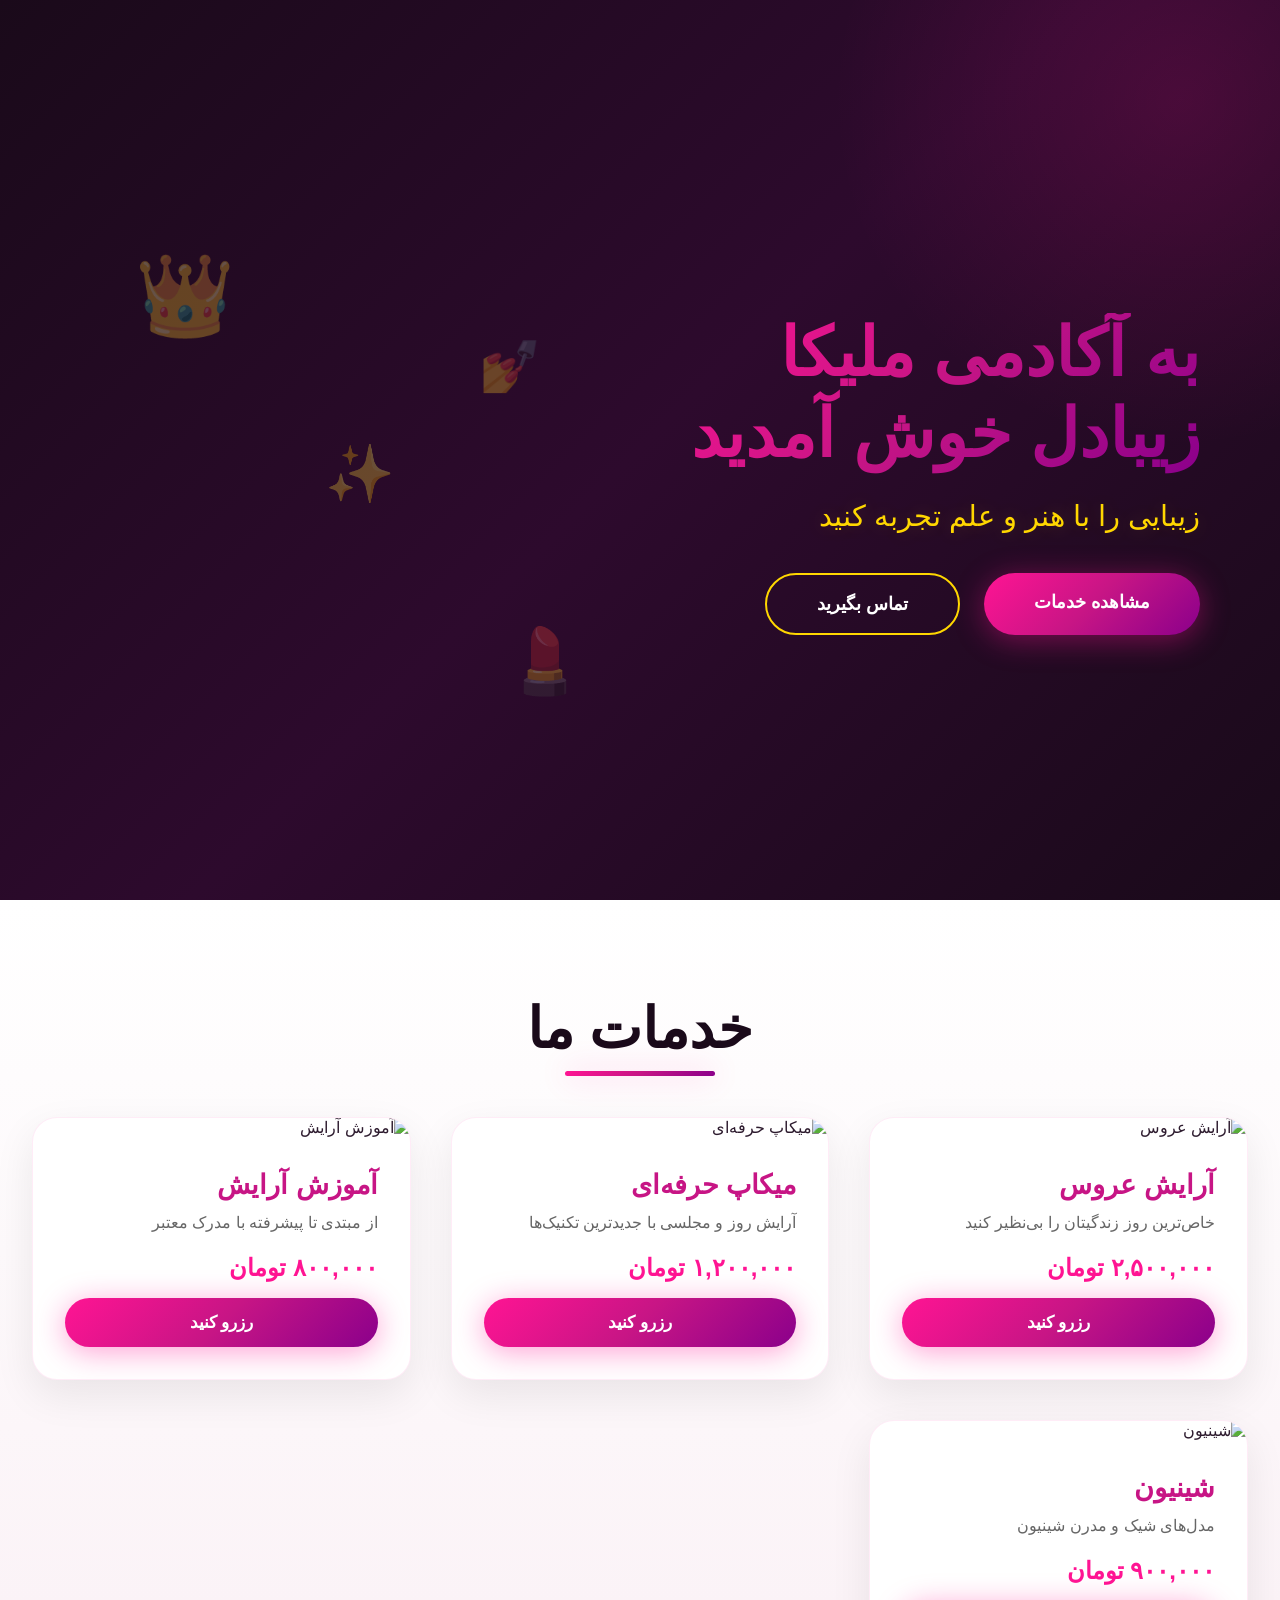
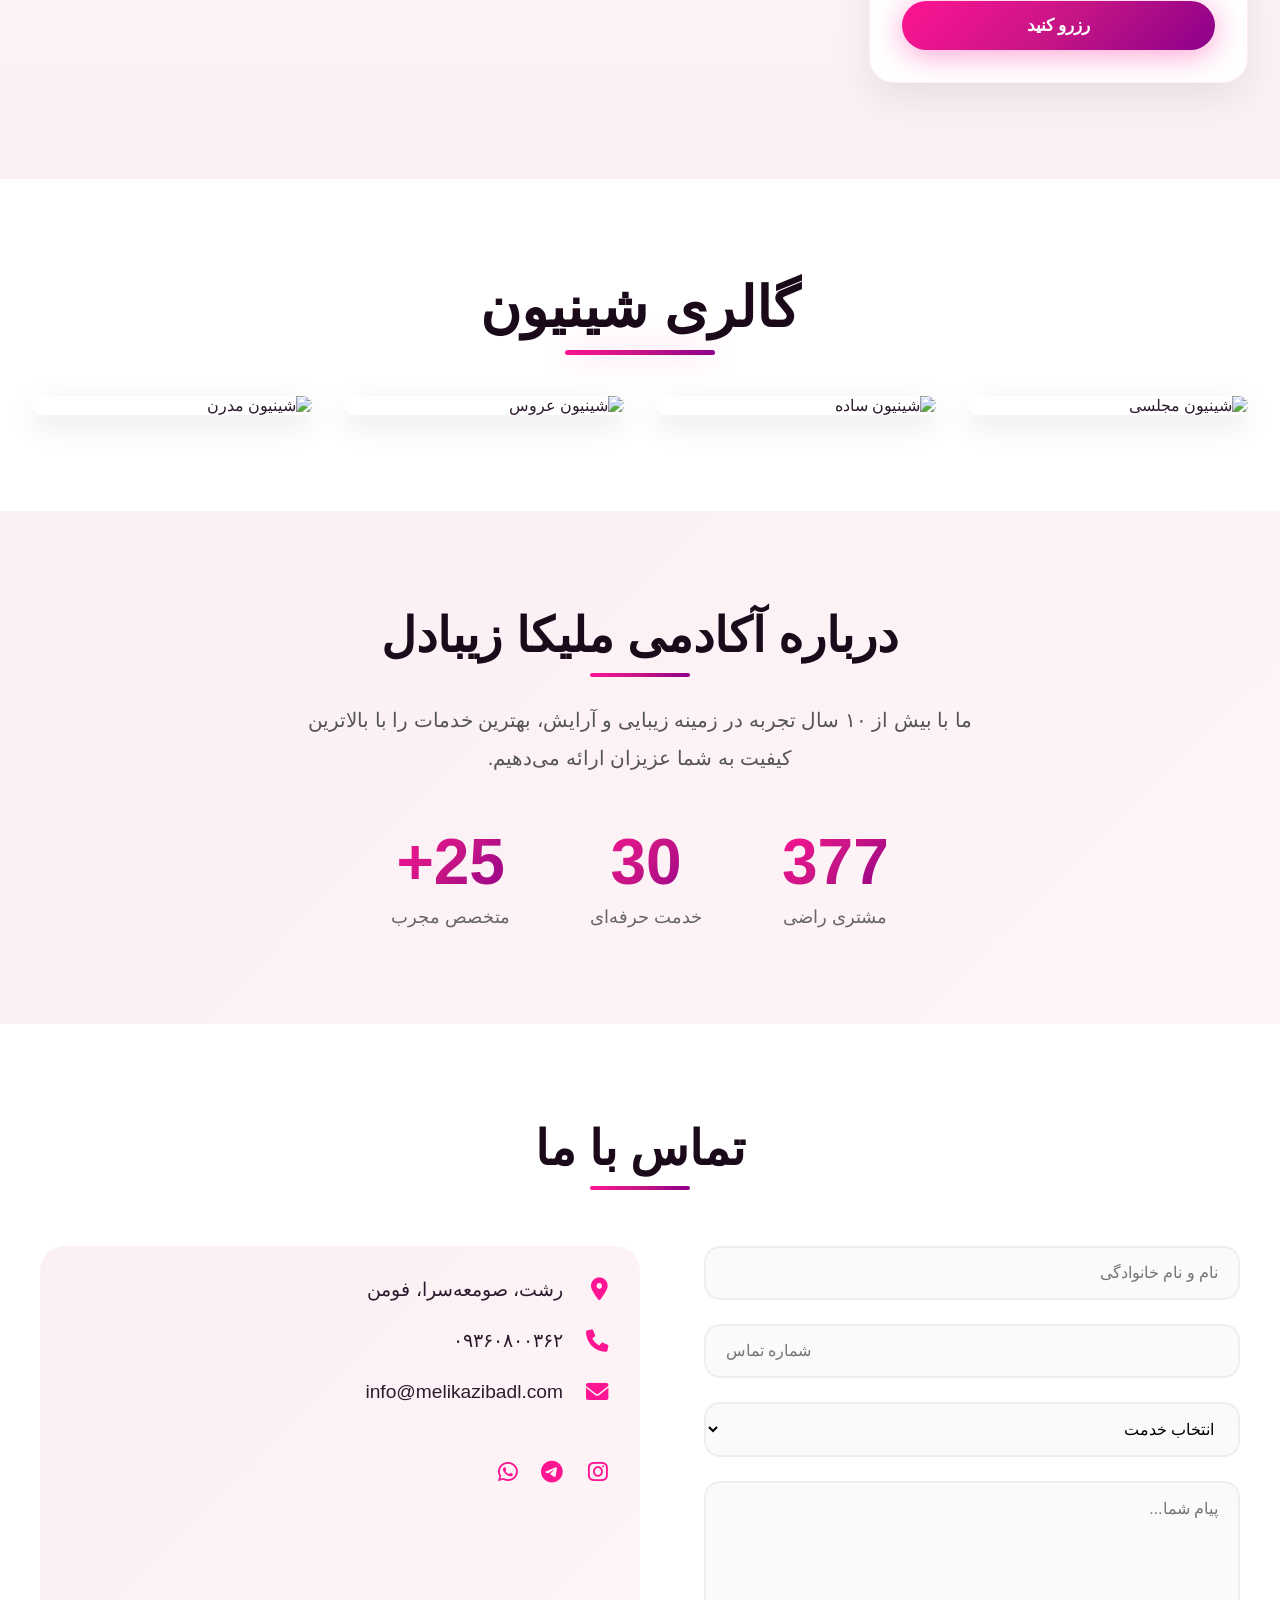
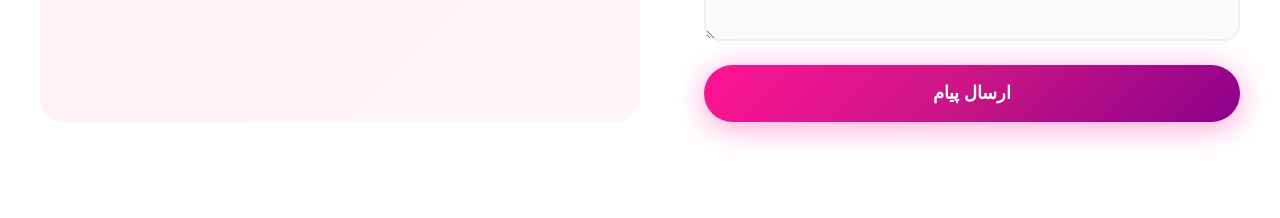
==== commit f589c62b: "Update index.html" ====
--- a/index.html
+++ b/index.html
@@ -9,38 +9,28 @@
 </head>
 <body>
 
-    <!-- ===== ولکام (خوش‌آمدگویی) ===== -->
-    <div id="welcomePopup" class="welcome-popup">
-        <div class="welcome-content">
-            <div class="welcome-icon">👑</div>
-            <h1>به آکادمی ملیکا زیبادل خوش آمدید</h1>
-            <p>زیبایی را با هنر و علم تجربه کنید</p>
-            <p style="font-size: 0.9rem; color: #999; margin-top: 0.5rem;">تخصص در آرایش عروس، شینیون، میکاپ و آموزش</p>
-            <button onclick="closeWelcome()" class="btn-primary">ورود به سایت</button>
+ <!-- ===== مودال ورود/رزرو ===== -->
+<div id="loginModal" class="modal" style="display:none;">
+    <div class="modal-content">
+        <span class="close" id="closeModal">&times;</span>
+        <h2>🔐 ورود به حساب کاربری</h2>
+        
+        <!-- اطلاعات اضافی برای رزرو (با جاوااسکریپت ساخته میشه) -->
+        <div id="extraReservationInfo"></div>
+        
+        <form id="loginForm">
+            <input type="text" placeholder="شماره موبایل" id="phoneInput" required />
+            <input type="text" placeholder="کد تایید (1234)" id="codeInput" required />
+            <button type="submit" class="btn-primary" style="border:none;cursor:pointer;">ثبت درخواست</button>
+        </form>
+        <div id="userInfo" style="display:none;margin-top:1rem;padding:1rem;background:#faf0f5;border-radius:10px;">
+            <h3>✅ اطلاعات کاربر</h3>
+            <p>شماره: <span id="userPhone"></span></p>
+            <p>تعداد مراجعه: <span id="visitCount">0</span></p>
+            <p>تخفیف: <span id="discountPercent">0%</span></p>
         </div>
     </div>
-
-    <header class="header">
-        <nav class="navbar">
-            <div class="logo">
-                <h1>💄 ملیکا زیبادل</h1>
-            </div>
-            <ul class="nav-links">
-                <li><a href="#home">خانه</a></li>
-                <li><a href="#services">خدمات</a></li>
-                <li><a href="#gallery">گالری</a></li>
-                <li><a href="#about">درباره ما</a></li>
-                <li><a href="#contact">تماس</a></li>
-                <li><a href="#" id="loginBtn" class="btn-login"><i class="fas fa-user"></i> ورود</a></li>
-                <li><a href="admin.html" class="btn-login" style="background: #FFD700; color: #1a0a1a;">پنل ادمین</a></li>
-            </ul>
-            <div class="hamburger">
-                <span></span><span></span><span></span>
-            </div>
-        </nav>
-    </header>
-
-    <main>
+</div>
         <!-- صفحه اصلی -->
         <section id="home" class="hero">
             <div class="hero-content">
--- a/style.css
+++ b/style.css
@@ -19,8 +19,77 @@
     background: #faf0f5;
     color: #2D1B2E;
     scroll-behavior: smooth;
-}
-
+    cursor: url('data:image/svg+xml;utf8,<svg xmlns="http://www.w3.org/2000/svg" width="32" height="32" viewBox="0 0 32 32"><text y="28" font-size="28">👑</text></svg>') 16 16, auto;
+}
+
+/* ===== ولکام ===== */
+.welcome-popup {
+    position: fixed;
+    top: 0;
+    left: 0;
+    width: 100%;
+    height: 100%;
+    background: rgba(0, 0, 0, 0.85);
+    backdrop-filter: blur(10px);
+    z-index: 9999;
+    display: flex;
+    justify-content: center;
+    align-items: center;
+    animation: fadeIn 0.5s ease;
+}
+
+.welcome-content {
+    background: linear-gradient(135deg, #1a0a1a, #2d0a2d);
+    padding: 4rem 3rem;
+    border-radius: 30px;
+    text-align: center;
+    max-width: 500px;
+    width: 90%;
+    border: 2px solid rgba(255, 215, 0, 0.3);
+    box-shadow: 0 0 60px rgba(255, 20, 147, 0.2);
+    animation: bounceIn 0.8s ease;
+}
+
+@keyframes bounceIn {
+    0% { transform: scale(0.5); opacity: 0; }
+    60% { transform: scale(1.05); }
+    100% { transform: scale(1); opacity: 1; }
+}
+
+.welcome-icon {
+    font-size: 4rem;
+    margin-bottom: 1rem;
+    animation: floatIcon 2s ease-in-out infinite;
+}
+
+@keyframes floatIcon {
+    0%, 100% { transform: translateY(0); }
+    50% { transform: translateY(-15px); }
+}
+
+.welcome-content h1 {
+    font-size: 2rem;
+    background: var(--gradient);
+    -webkit-background-clip: text;
+    -webkit-text-fill-color: transparent;
+    margin-bottom: 1rem;
+}
+
+.welcome-content p {
+    color: #ccc;
+    font-size: 1.1rem;
+    line-height: 1.8;
+}
+
+.welcome-content .btn-primary {
+    margin-top: 1.5rem;
+    padding: 15px 40px;
+    border: none;
+    cursor: pointer;
+    font-size: 1.1rem;
+}
+
+/* ===== اسکرول ===== */
 ::-webkit-scrollbar { width: 12px; }
 ::-webkit-scrollbar-track { background: #faf0f5; }
 ::-webkit-scrollbar-thumb { background: var(--gradient); border-radius: 10px; }
@@ -229,21 +298,21 @@
 
 .shape {
     position: absolute;
-    border-radius: 50%;
-    opacity: 0.2;
-    animation: float 8s ease-in-out infinite;
-}
-
-.shape1 { width: 250px; height: 250px; top: 0; left: 0; animation-delay: 0s; background: radial-gradient(circle, #FF1493, #C71585); }
-.shape2 { width: 180px; height: 180px; bottom: 0; right: 0; background: radial-gradient(circle, #FFD700, #FF8C00); animation-delay: 2.5s; }
-.shape3 { width: 120px; height: 120px; top: 50%; left: 50%; transform: translate(-50%, -50%); background: radial-gradient(circle, #C71585, #8B008B); animation-delay: 5s; }
-.shape4 { width: 80px; height: 80px; top: 20%; right: 10%; background: radial-gradient(circle, #FF69B4, #FF1493); animation-delay: 1.5s; }
-
-@keyframes float {
+    font-size: 4rem;
+    opacity: 0.3;
+    animation: floatShape 8s ease-in-out infinite;
+}
+
+.shape1 { top: 0; left: 0; animation-delay: 0s; font-size: 5rem; }
+.shape2 { bottom: 0; right: 0; animation-delay: 2.5s; font-size: 4rem; }
+.shape3 { top: 50%; left: 50%; transform: translate(-50%, -50%); animation-delay: 5s; font-size: 3.5rem; }
+.shape4 { top: 20%; right: 10%; animation-delay: 1.5s; font-size: 3rem; }
+
+@keyframes floatShape {
     0%, 100% { transform: translateY(0) rotate(0deg) scale(1); }
-    25% { transform: translateY(-40px) rotate(90deg) scale(1.05); }
-    50% { transform: translateY(20px) rotate(180deg) scale(0.95); }
-    75% { transform: translateY(-20px) rotate(270deg) scale(1.02); }
+    25% { transform: translateY(-40px) rotate(90deg) scale(1.1); }
+    50% { transform: translateY(20px) rotate(180deg) scale(0.9); }
+    75% { transform: translateY(-20px) rotate(270deg) scale(1.05); }
 }
 
 /* ===== خدمات ===== */
@@ -301,7 +370,6 @@
     width: 100%;
     height: 240px;
     object-fit: cover;
-    background: var(--gradient);
 }
 
 .service-card .content { padding: 2rem; }
@@ -318,7 +386,7 @@
 
 .gallery-grid {
     display: grid;
-    grid-template-columns: repeat(auto-fit, minmax(250px, 1fr));
+    grid-template-columns: repeat(auto-fit, minmax(280px, 1fr));
     gap: 2rem;
     max-width: 1400px;
     margin: 0 auto;
@@ -333,7 +401,7 @@
 }
 
 .gallery-item:hover {
-    transform: scale(1.05);
+    transform: scale(1.05) rotate(-1deg);
     box-shadow: 0 20px 50px rgba(255, 20, 147, 0.2);
 }
 
@@ -355,14 +423,8 @@
     transition: 0.4s;
 }
 
-.gallery-item:hover .overlay {
-    transform: translateY(0);
-}
-
-.gallery-item .overlay h4 {
-    font-size: 1.2rem;
-    font-weight: 700;
-}
+.gallery-item:hover .overlay { transform: translateY(0); }
+.gallery-item .overlay h4 { font-size: 1.2rem; font-weight: 700; }
 
 /* ===== درباره ما ===== */
 .about {
@@ -634,13 +696,12 @@
     .subtitle { font-size: 1.4rem; }
     .hero-buttons { justify-content: center; flex-wrap: wrap; }
     .floating-shapes { width: 300px; height: 300px; }
-    .shape1 { width: 160px; height: 160px; }
-    .shape2 { width: 120px; height: 120px; }
-    .shape3 { width: 80px; height: 80px; }
-    .shape4 { width: 60px; height: 60px; }
+    .shape { font-size: 2.5rem !important; }
     .stats { flex-direction: column; gap: 2rem; }
     .contact-container { flex-direction: column; }
     .gallery-grid { grid-template-columns: repeat(auto-fit, minmax(200px, 1fr)); }
+    .welcome-content { padding: 2rem 1.5rem; }
+    .welcome-content h1 { font-size: 1.5rem; }
 }
 
 @media (max-width: 768px) {
@@ -667,4 +728,5 @@
 
 @media (max-width: 480px) {
     .gallery-grid { grid-template-columns: 1fr; }
-}
+    .welcome-icon { font-size: 3rem; }
+}
